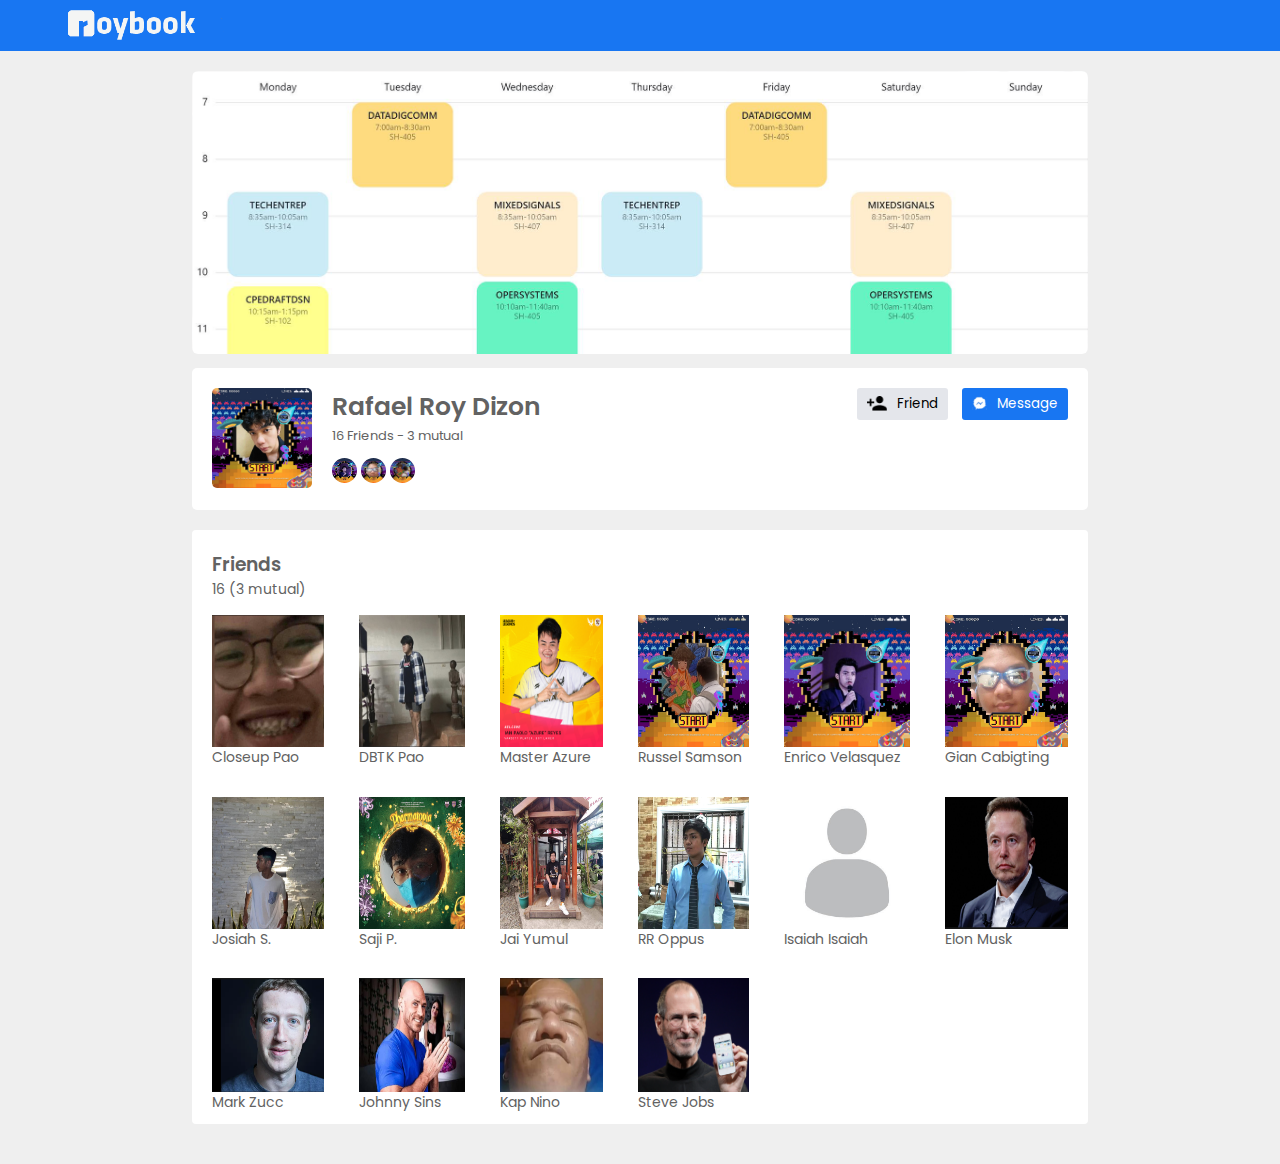
==== friends.html @ c2e37b65 "Add files via upload" ====
<html>
    <head>
        <title>About Me</title>
        <link rel="stylesheet" href="style.css">
        <link rel="stylesheet" href="https://cdnjs.cloudflare.com/ajax/libs/font-awesome/4.7.0/css/font-awesome.min.css">
        <link href='https://fonts.googleapis.com/css?family=Poppins' rel='stylesheet'>
        
    
    </head>
    <body>

        <nav>
            <div class="nav-left">
                <a href="index.html"><img src="logo.png" class="logo"></a>
            </div>
        </nav>

<!--- profile --->

        <div class="profile-container">
            <img src="coverr.png" class="cover-img">
            <div class="profile-details">
                <div class="pd-left">
                    <div class="pd-row">
                        <img src="profile.jpg" class="pd-image">
                        <div>
                            <h3>Rafael Roy Dizon</h3>
                            <p>16 Friends - 3 mutual</p>
                            <img src="enrico.jpg">
                            <img src="gian.jpg">
                            <img src="russel.jpg">
                        </div>
                    </div>
                </div>
                <div class="pd-right">

                    <button type="button"><img src="add-friends.png">Friend</button>
                    <button type="button"><img src="message.png">Message</button>
                    
                    
                </div>
            </div>

            <div class="profile-info">
                

                    

                    

                    
                    

                    <div class="profile-intro">
                        <div class="title-box">
                            <h3>Friends</h3>
                            
                        </div>
                        <p>16 (3 mutual)</p>
                        
                        <div class="friends-friends-box">
                            <div><img src="pao.jpg.png"><p>Closeup Pao</p></div>
                            <div><img src="pao2.png"><p>DBTK Pao</p></div>
                            <div><img src="pao3.png"><p>Master Azure </p></div>
                            <div><img src="friend6.png"><p>Russel Samson</p></div>
                            <div><img src="friend7.jpg"><p>Enrico Velasquez</p></div>
                            <div><img src="gian.jpg"><p>Gian Cabigting</p></div>
                            <div><img src="friend8.jpg"><p>Josiah S.</p></div>
                            <div><img src="friend9.jpg"><p>Saji P.</p></div>
                            <div><img src="friend10.jpg"><p>Jai Yumul</p></div>
                            <div><img src="friend11.jpg"><p>RR Oppus</p></div>
                            <div><img src="friend12.jpg"><p>Isaiah Isaiah</p></div>
                            <div><img src="friend1.png"><p>Elon Musk</p></div>
                            <div><img src="friend2.png"><p>Mark Zucc</p></div>
                            <div><img src="friend3.png"><p>Johnny Sins</p></div>
                            <div><img src="friend4.png"><p>Kap Nino</p></div>
                            <div><img src="friend5.png"><p>Steve Jobs</p></div>
                        </div>
                    </div>
                    

                    

</div>
            
            </div>
        </div>
        </div>
    </body>
</html>
---- style.css ----
*{
    margin: 0;
    padding: 0;
    font-family: 'poppins', sans-serif;
}

body{
    background: #efefef;
}

nav{
    display: flex;
    align-items: center;
    justify-content: space-between;
    background-color: #1876f2;
    padding: 5px 5%;
}

.logo{
    width: 160px;
    margin-right: 45px;
}

.profile-container{
    padding: 20px 15%;
    color: #626262;
}

.cover-img{
    width: 100%;
    border-radius: 6px;
    margin-bottom: 14px;
}

.profile-details{
    background: #fff;
    padding: 20px;
    border-radius: 5px;
    display: flex;
    align-items: flex-start;
    justify-content: space-between;
}

.pd-row{
    display: flex;
    align-items: flex-start;
}

.pd-image{
    width: 100px;
    margin-right: 20px;
    border-radius: 5px;
}

.pd-row div h3{
    font-size: 25px;
    font-weight: 600;
}

.pd-row div p{
    font-size: 13px;
}

.pd-row div img{
    width: 25px;
    border-radius: 50%;
    margin-top: 12px;
}

.pd-right button{
    background: #1876f2;
    border: 0;
    outline: 0;
    padding: 6px 10px;
    display: inline-flex;
    align-items: center;
    color: #fff;
    border-radius: 3px;
    margin-left: 10px;
    cursor: pointer;
  
    
}


.pd-right button img{
    height: 15px;
    margin-right: 10px;
}

.pd-right button:first-child{
    background-color: #e4e6eb;
    color: #000;
}

.pd-right{
    text-align: right;
}

.pd-right a{
    text-decoration: none;
    border-radius: 3px;
    color: inherit;
    display: inline-flex;
}

.pd-right a img{
    width: 20px;
}

.profile-info{
    display: flex;
    align-self: flex-start;
    justify-content: space-between;
    margin-top: 20px;
}

.info-col{
    flex-basis: 33%;
}

.post-col{
    flex-basis: 65%;
    
}

.write-post-container{
    
    background: #fff;
    border-radius: 6px;
    padding: 20px;
    color: #626262;
}

.user-profile{
    display: flex;
    align-items: center;
}

.user-profile img{
    width: 45px;
    border-radius: 50%;
    margin-right: 10px;
}

.user-profile p{
    margin-bottom: -5px;
    font-weight: 500;
    color: #626262;
}

.user-profile small{
    font-size: 12px;
}

.post-input-container{
    padding-left: 55px;
    padding-top: 20px;
}

.post-input-container textarea{
    width: 100%;
    border: 0;
    outline: 0;
    border-bottom: 1px solid #ccc;
    background: transparent;
    resize: none;
}

.add-post-links{
    display: flex;
    margin-top: 10px;
}

.add-post-links a{
    text-decoration: none;
    display: flex;
    align-items: center;
    color: #626262;
    margin-right: 30px;
    font-size: 13px;
}

.add-post-links a img{
    width: 20px;
    margin-right: 10px;
}

.post-container{
    
    background-color: #fff;
    border-radius: 6px;
    padding: 20px;
    color: #626262;
    margin: 20px 0;
}

.user-profile span{
    font-size: 13px;
    color: #9a9a9a;
}

.post-text{
    color: #9a9a9a;
    margin: 15px 0;
    font-size: 15px;
}

.post-text span{
    color: #626262;
    font-weight: 500;
}

.post-text a{
    color: #1876f2;
    text-decoration: none;
}

.post-img{
    width: 100%;
    border-radius: 4px;
    margin-bottom: 5px;
}

.profile-intro{
    background: #fff;
    padding: 20px;
    margin-bottom: 20px;
    border-radius: 4px;
}

.profile-intro h3{
    font-weight: 600;
}

.intro-text{
    text-align: center;
    margin: 10px 0;
    font-size: 15px;
}

.profile-intro hr{
    border: 0;
    height: 1px;
    background: #ccc;
    margin: 24px 0;
}

.profile-intro ul li{
    list-style: none;
    font-size: 15px;
    margin: 15px 0;
    display: flex;
    align-items: center;
}

.profile-intro ul li img{
    width: 26px;
    margin-right: 10px;
}

.title-box{
    display: flex;
    align-items: center;
    justify-content: space-between;
}

.title-box a{
    text-decoration: none;
    color: #1876f2;
    font-size: 14px;
}

.photo-box{
    display: grid;
    grid-template-columns: repeat(3, auto);
    grid-gap: 10px;
    margin-top: 15px;
}

.photo-box div img{
    width: 100%;
    cursor: pointer;
}

.profile-intro p{
    font-size: 14px;
}

.friends-box{
    display: grid;
    grid-template-columns: repeat(3, auto);
    grid-gap: 10px;
    margin-top: 15px;
}

.friends-box div img{
    width: 100%;
    cursor: pointer;
    padding-bottom: 20px;
}

.friends-box div{
    position: relative;
}

.friends-box p{
    position: absolute;
    bottom: 0;
    left: 0;
}

.post-row{
    display: flex;
    align-items: center;
    justify-content: space-between;   
}

.activity-icons div img{
    width: 18px;
    margin-right: 10px;
}

.activity-icons div{
    display: inline-flex;
    align-items: center;
    margin-right: 30px;
}

.hobbies button{
    border: 1px solid #e5e5e5;
    border-radius: 20px;
    padding: 8px;
    
    font-weight: bold;
    background-color: #fff;
    margin: 4px ;
    align-items: center;
}

.hobbies button:hover{
    border: 1px solid #e5e5e5;
    border-radius: 20px;
    padding: 8px;
    
    font-weight: bold;
    background-color: #f3f3f3;
    margin: 4px ;
    align-items: center;
}





.all-photo{
    background: #fff;
    padding: 20px;
    margin-bottom: 20px;
    border-radius: 4px;
}

.photo-photo-box{
    display: grid;
    grid-template-columns: repeat(5, auto);
    grid-gap: 20px;
    margin-top: 15px;
}

.photo-photo-box div img{
    width: 95%;
    cursor: pointer;
}



.friends-friends-box{
    display: grid;
    grid-template-columns: repeat(6, auto);
    grid-gap: 35px;
    margin-top: 15px;
}

.friends-friends-box div img{
    width: 100%;
    height: 90%;
    cursor: pointer;
}
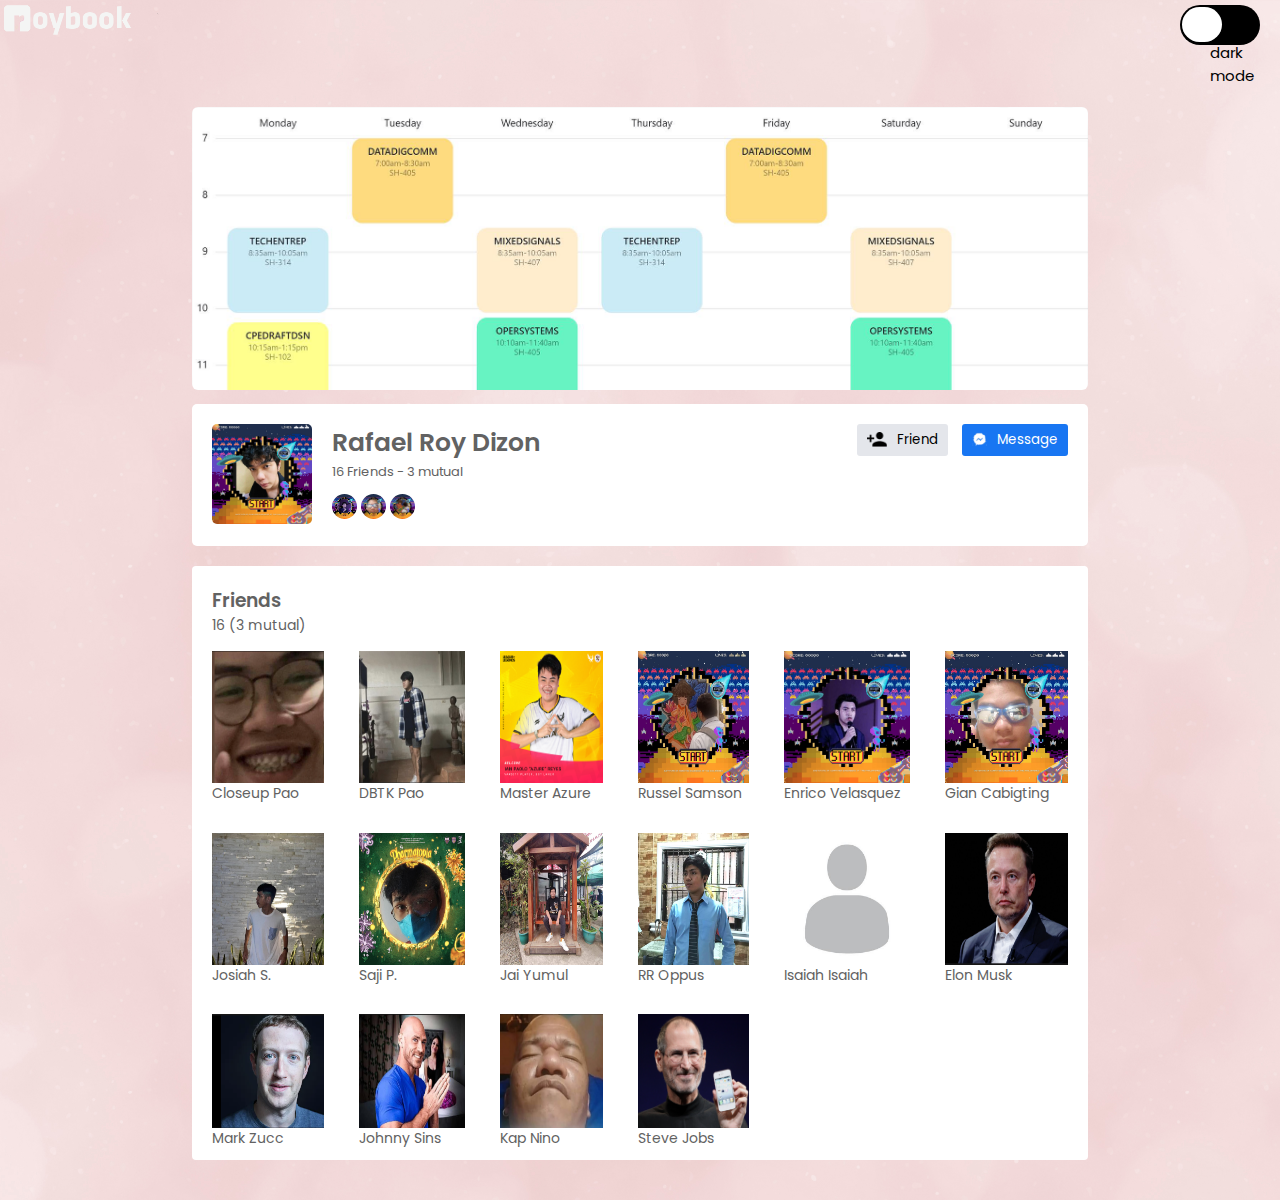
==== commit 7736ca9c: "Add files via upload" ====
--- a/friends.html
+++ b/friends.html
@@ -8,15 +8,17 @@
     
     </head>
     <body>
-
-        <nav>
-            <div class="nav-left">
+        <input type="checkbox" id="checkbox">
+    <div class="container">
+        
                 <a href="index.html"><img src="logo.png" class="logo"></a>
-            </div>
-        </nav>
+                <p id="dmode">dark mode</p>
+            
 
 <!--- profile --->
 
+
+    
         <div class="profile-container">
             <img src="coverr.png" class="cover-img">
             <div class="profile-details">
--- a/style.css
+++ b/style.css
@@ -5,14 +5,18 @@
 }
 
 body{
-    background: #efefef;
+    
+    background-image: url(bg.jpg);
+    background-size: cover;
+    background-position: center;
+    
 }
 
 nav{
     display: flex;
     align-items: center;
     justify-content: space-between;
-    background-color: #1876f2;
+    background-color: #f4dcdc;
     padding: 5px 5%;
 }
 
@@ -151,6 +155,7 @@
 
 .user-profile small{
     font-size: 12px;
+    color: #626262
 }
 
 .post-input-container{
@@ -223,7 +228,7 @@
 }
 
 .profile-intro{
-    background: #fff;
+    background-color: #fff;
     padding: 20px;
     margin-bottom: 20px;
     border-radius: 4px;
@@ -342,7 +347,6 @@
     border: 1px solid #e5e5e5;
     border-radius: 20px;
     padding: 8px;
-    
     font-weight: bold;
     background-color: #f3f3f3;
     margin: 4px ;
@@ -385,4 +389,100 @@
     width: 100%;
     height: 90%;
     cursor: pointer;
+}
+
+#checkbox{
+    position: fixed;
+    top: 5px;
+    right: 20px;
+    appearance: none;
+    -webkit-appearance : none;
+    -moz-appearance : none;
+    -o-appearance : none;
+    width: 80px;
+    height: 40px;
+    background: black;
+    border-radius: 22px;
+    cursor: pointer;
+    outline: none;
+}
+
+#checkbox::before{
+    content: '';
+    position: absolute;
+    width: 40px;
+    height: 35px;
+    background-color:white;
+    border-radius: 35px;
+    top: 2px;
+    left: 2px;
+    cursor: pointer;
+    transition: .3s linear;
+}
+
+#checkbox:checked::before{
+    left: 40px;
+}
+
+#checkbox:checked{
+    background: #242424;
+    
+
+}
+
+.container{
+    transition: .4s ease;
+}
+
+#checkbox:checked + .container{
+    background-color: #000;
+    
+    color: white;
+}
+
+#checkbox:checked + .container .profile-container .profile-details {
+    background: #242424;
+    color: white;
+}
+
+#checkbox:checked + .container .profile-info .info-col .profile-intro {
+    background: #242424;
+    color: white;
+}
+
+#checkbox:checked + .container .write-post-container {
+    background: #242424;
+    color: white;
+}
+
+#checkbox:checked + .container .post-container {
+    background: #242424;
+    color: white;
+}
+
+.profile-intro ul li a{
+    text-decoration: none;
+    color: blue;
+}
+
+.nav-left p{
+    position: fixed;
+    display: inline-flex;
+    margin-left: 74%;
+    margin-top: 0.5%;
+}
+
+#checkbox:checked + .container .profile-info .all-photo {
+    background: #242424;
+    color: white;
+}
+
+#checkbox:checked + .container .profile-info .profile-intro {
+    background: #242424;
+    color: white;
+}
+
+#dmode{
+    font-size: 15px;
+    margin-left: 94.5%;
 }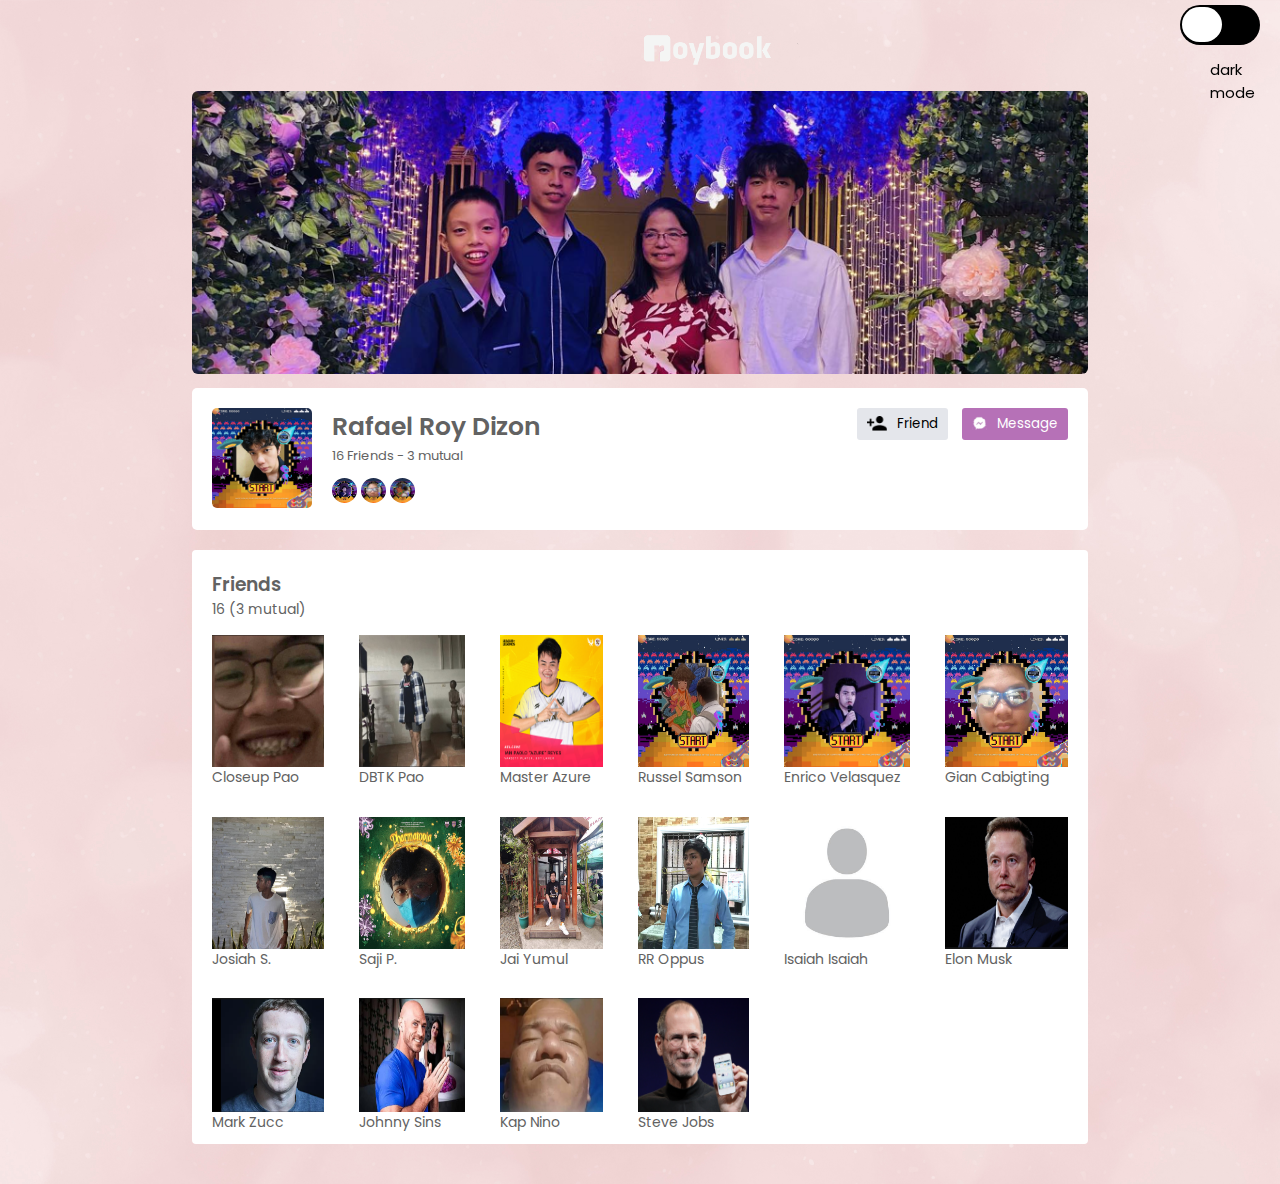
==== commit 3d00744e: "Add files via upload" ====
--- a/friends.html
+++ b/friends.html
@@ -4,21 +4,16 @@
         <link rel="stylesheet" href="style.css">
         <link rel="stylesheet" href="https://cdnjs.cloudflare.com/ajax/libs/font-awesome/4.7.0/css/font-awesome.min.css">
         <link href='https://fonts.googleapis.com/css?family=Poppins' rel='stylesheet'>
-        
-    
     </head>
+
     <body>
-        <input type="checkbox" id="checkbox">
-    <div class="container">
-        
-                <a href="index.html"><img src="logo.png" class="logo"></a>
+        <input type="checkbox" id="checkbox"> <!-- dark mode switch -->
+        <div class="container">
+                <a href="#"><img src="logo.png" class="logo"></a> <!-- logo -->
                 <p id="dmode">dark mode</p>
-            
+                  
+<!--------------------------------------------------------------- MY PROFILE --------------------------------------------------------------->
 
-<!--- profile --->
-
-
-    
         <div class="profile-container">
             <img src="coverr.png" class="cover-img">
             <div class="profile-details">
@@ -35,58 +30,43 @@
                     </div>
                 </div>
                 <div class="pd-right">
-
-                    <button type="button"><img src="add-friends.png">Friend</button>
-                    <button type="button"><img src="message.png">Message</button>
-                    
-                    
+                    <button type="button"><img src="add-friends.png"><a href="https://www.facebook.com/rafaeIdizon/">Friend</a></button>
+                    <button type="button"><img src="message.png"><a href="https://www.messenger.com/t/100003654887672">Message</a></button>                                                        
                 </div>
             </div>
 
+<!--------------------------------------------------------------- ALL FRIENDS --------------------------------------------------------------->           
             <div class="profile-info">
-                
-
-                    
-
-                    
-
-                    
-                    
-
-                    <div class="profile-intro">
+                <div class="profile-intro">
                         <div class="title-box">
                             <h3>Friends</h3>
-                            
                         </div>
                         <p>16 (3 mutual)</p>
                         
-                        <div class="friends-friends-box">
-                            <div><img src="pao.jpg.png"><p>Closeup Pao</p></div>
-                            <div><img src="pao2.png"><p>DBTK Pao</p></div>
-                            <div><img src="pao3.png"><p>Master Azure </p></div>
-                            <div><img src="friend6.png"><p>Russel Samson</p></div>
-                            <div><img src="friend7.jpg"><p>Enrico Velasquez</p></div>
-                            <div><img src="gian.jpg"><p>Gian Cabigting</p></div>
-                            <div><img src="friend8.jpg"><p>Josiah S.</p></div>
-                            <div><img src="friend9.jpg"><p>Saji P.</p></div>
-                            <div><img src="friend10.jpg"><p>Jai Yumul</p></div>
-                            <div><img src="friend11.jpg"><p>RR Oppus</p></div>
-                            <div><img src="friend12.jpg"><p>Isaiah Isaiah</p></div>
-                            <div><img src="friend1.png"><p>Elon Musk</p></div>
-                            <div><img src="friend2.png"><p>Mark Zucc</p></div>
-                            <div><img src="friend3.png"><p>Johnny Sins</p></div>
-                            <div><img src="friend4.png"><p>Kap Nino</p></div>
-                            <div><img src="friend5.png"><p>Steve Jobs</p></div>
-                        </div>
+                    <div class="friends-friends-box">
+                        <div><img src="pao.jpg.png"><p>Closeup Pao</p></div>
+                        <div><img src="pao2.png"><p>DBTK Pao</p></div>
+                        <div><img src="pao3.png"><p>Master Azure </p></div>
+                        <div><img src="friend6.png"><p>Russel Samson</p></div>
+                        <div><img src="friend7.jpg"><p>Enrico Velasquez</p></div>
+                        <div><img src="gian.jpg"><p>Gian Cabigting</p></div>
+                        <div><img src="friend8.jpg"><p>Josiah S.</p></div>
+                        <div><img src="friend9.jpg"><p>Saji P.</p></div>
+                        <div><img src="friend10.jpg"><p>Jai Yumul</p></div>
+                        <div><img src="friend11.jpg"><p>RR Oppus</p></div>
+                        <div><img src="friend12.jpg"><p>Isaiah Isaiah</p></div>
+                        <div><img src="friend1.png"><p>Elon Musk</p></div>
+                        <div><img src="friend2.png"><p>Mark Zucc</p></div>
+                        <div><img src="friend3.png"><p>Johnny Sins</p></div>
+                        <div><img src="friend4.png"><p>Kap Nino</p></div>
+                        <div><img src="friend5.png"><p>Steve Jobs</p></div>
                     </div>
-                    
 
-                    
-
-</div>
+                </div>
+            </div>
             
-            </div>
         </div>
-        </div>
+    </div>
+        
     </body>
 </html>--- a/style.css
+++ b/style.css
@@ -1,3 +1,4 @@
+/* MAIN */
 *{
     margin: 0;
     padding: 0;
@@ -12,19 +13,16 @@
     
 }
 
-nav{
-    display: flex;
-    align-items: center;
-    justify-content: space-between;
-    background-color: #f4dcdc;
-    padding: 5px 5%;
-}
-
 .logo{
     width: 160px;
-    margin-right: 45px;
-}
-
+    margin-left: 50%;
+    padding-top: 30px;
+}
+
+
+
+
+/* MY PROFILE */
 .profile-container{
     padding: 20px 15%;
     color: #626262;
@@ -72,7 +70,7 @@
 }
 
 .pd-right button{
-    background: #1876f2;
+    background: #b671b7;
     border: 0;
     outline: 0;
     padding: 6px 10px;
@@ -82,10 +80,7 @@
     border-radius: 3px;
     margin-left: 10px;
     cursor: pointer;
-  
-    
-}
-
+}
 
 .pd-right button img{
     height: 15px;
@@ -112,22 +107,16 @@
     width: 20px;
 }
 
-.profile-info{
-    display: flex;
-    align-self: flex-start;
-    justify-content: space-between;
-    margin-top: 20px;
-}
-
+/* LAYOUT */
 .info-col{
     flex-basis: 33%;
 }
 
 .post-col{
-    flex-basis: 65%;
-    
-}
-
+    flex-basis: 65%;   
+}
+
+/* WRITE POST */
 .write-post-container{
     
     background: #fff;
@@ -191,6 +180,7 @@
     margin-right: 10px;
 }
 
+/* TIMELINE POSTS */
 .post-container{
     
     background-color: #fff;
@@ -227,6 +217,14 @@
     margin-bottom: 5px;
 }
 
+/* LEFT SIDE DIV LAYOUT */
+.profile-info{
+    display: flex;
+    align-self: flex-start;
+    justify-content: space-between;
+    margin-top: 20px;
+}
+
 .profile-intro{
     background-color: #fff;
     padding: 20px;
@@ -234,6 +232,11 @@
     border-radius: 4px;
 }
 
+.profile-intro ul li a{
+    text-decoration: none;
+    color: blue;
+}
+
 .profile-intro h3{
     font-weight: 600;
 }
@@ -264,18 +267,7 @@
     margin-right: 10px;
 }
 
-.title-box{
-    display: flex;
-    align-items: center;
-    justify-content: space-between;
-}
-
-.title-box a{
-    text-decoration: none;
-    color: #1876f2;
-    font-size: 14px;
-}
-
+/* PHOTOS */
 .photo-box{
     display: grid;
     grid-template-columns: repeat(3, auto);
@@ -292,6 +284,19 @@
     font-size: 14px;
 }
 
+.title-box{
+    display: flex;
+    align-items: center;
+    justify-content: space-between;
+}
+
+.title-box a{
+    text-decoration: none;
+    color: #1876f2;
+    font-size: 14px;
+}
+
+/* FRIENDS */
 .friends-box{
     display: grid;
     grid-template-columns: repeat(3, auto);
@@ -321,6 +326,7 @@
     justify-content: space-between;   
 }
 
+/* ACTIVITY ICONS (LIKE, COMMENT, SHARE) */
 .activity-icons div img{
     width: 18px;
     margin-right: 10px;
@@ -332,11 +338,11 @@
     margin-right: 30px;
 }
 
+/* HOBBIES BUTTON STYLE */
 .hobbies button{
     border: 1px solid #e5e5e5;
     border-radius: 20px;
     padding: 8px;
-    
     font-weight: bold;
     background-color: #fff;
     margin: 4px ;
@@ -353,10 +359,7 @@
     align-items: center;
 }
 
-
-
-
-
+/* ALL PHOTOS */
 .all-photo{
     background: #fff;
     padding: 20px;
@@ -376,8 +379,7 @@
     cursor: pointer;
 }
 
-
-
+/* ALL FRIENDS */
 .friends-friends-box{
     display: grid;
     grid-template-columns: repeat(6, auto);
@@ -391,6 +393,7 @@
     cursor: pointer;
 }
 
+/* DARK MODE SWITCH STYLE */
 #checkbox{
     position: fixed;
     top: 5px;
@@ -426,63 +429,65 @@
 
 #checkbox:checked{
     background: #242424;
-    
-
-}
-
-.container{
-    transition: .4s ease;
-}
-
-#checkbox:checked + .container{
-    background-color: #000;
-    
-    color: white;
-}
-
-#checkbox:checked + .container .profile-container .profile-details {
-    background: #242424;
-    color: white;
-}
-
-#checkbox:checked + .container .profile-info .info-col .profile-intro {
-    background: #242424;
-    color: white;
-}
-
-#checkbox:checked + .container .write-post-container {
-    background: #242424;
-    color: white;
-}
-
-#checkbox:checked + .container .post-container {
-    background: #242424;
-    color: white;
-}
-
-.profile-intro ul li a{
-    text-decoration: none;
-    color: blue;
-}
-
-.nav-left p{
-    position: fixed;
-    display: inline-flex;
-    margin-left: 74%;
-    margin-top: 0.5%;
-}
-
-#checkbox:checked + .container .profile-info .all-photo {
-    background: #242424;
-    color: white;
-}
-
-#checkbox:checked + .container .profile-info .profile-intro {
-    background: #242424;
-    color: white;
 }
 
 #dmode{
     font-size: 15px;
     margin-left: 94.5%;
-}+    position: fixed;
+    margin-top: -1%;
+}
+
+/* DARK MODE EFFECT */
+.container{
+    transition: .4s ease;
+}
+
+#checkbox:checked + .container{
+    background-color: #000;
+    color: white;
+}
+
+#checkbox:checked + .container .profile-container .profile-details {
+    background: #242424;
+    color: white;
+}
+
+#checkbox:checked + .container .profile-info .info-col .profile-intro {
+    background: #242424;
+    color: white;
+}
+
+#checkbox:checked + .container .write-post-container {
+    background: #242424;
+    color: white;
+}
+
+#checkbox:checked + .container .post-container {
+    background: #242424;
+    color: white;
+}
+
+#checkbox:checked + .container .profile-info .all-photo {
+    background: #242424;
+    color: white;
+}
+
+#checkbox:checked + .container .profile-info .profile-intro {
+    background: #242424;
+    color: white;
+}
+
+#checkbox:checked + .container .profile-info .profile-intro ul li a {
+    color: white;
+}
+
+#checkbox:checked + .container .profile-container .write-post-container .user-profile p {
+    color: rgb(196, 187, 187);
+}
+
+#checkbox:checked + .container .profile-container .post-row .user-profile p {
+    color: rgb(196, 187, 187);
+}
+
+
